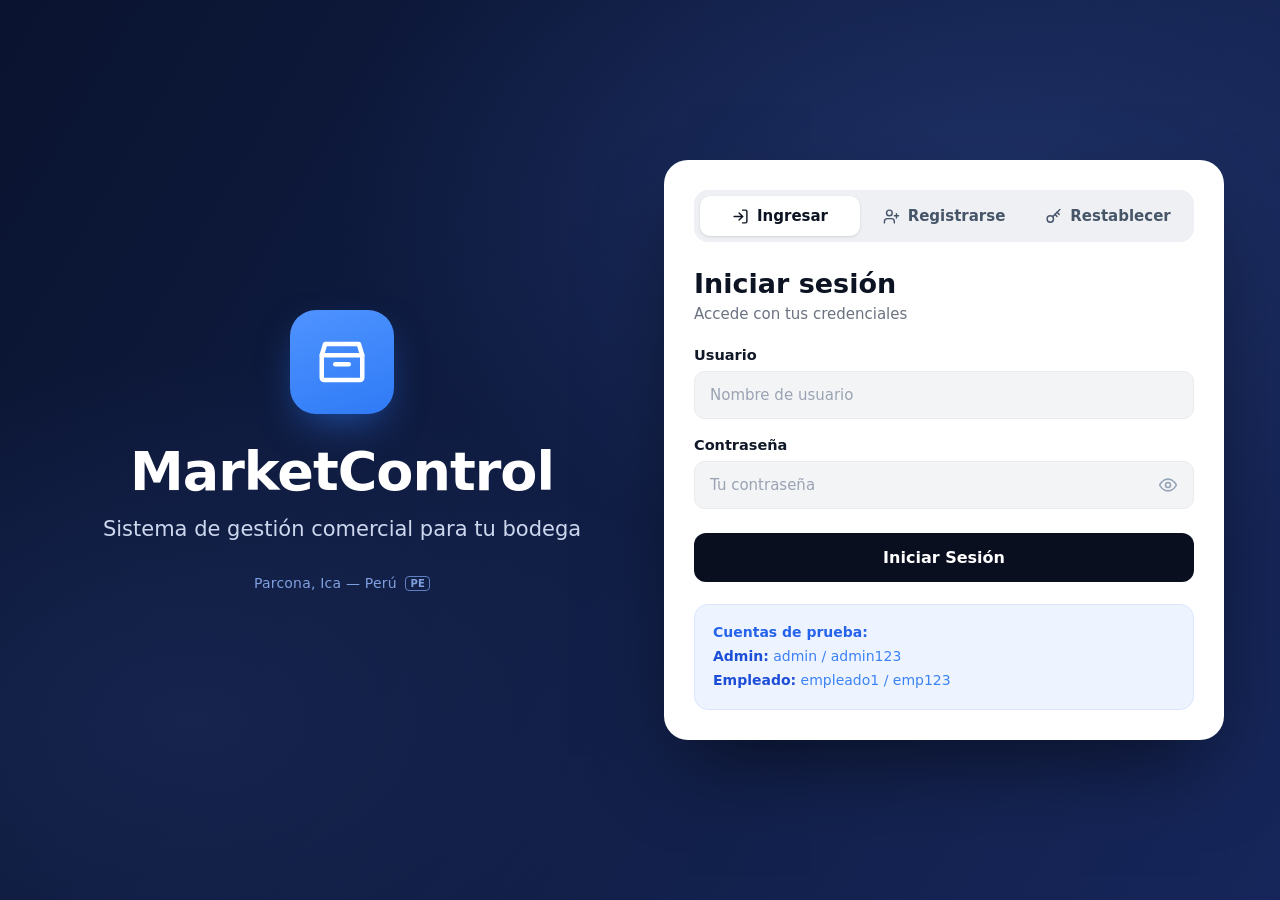
==== PaginaAdmin/index.html @ 1ca0b787 "Pagina Administrador" ====
<!DOCTYPE html>
<html lang="es">

<head>
    <meta charset="UTF-8">
    <meta name="viewport" content="width=device-width, initial-scale=1.0">
    <title>MarketControl — Acceso</title>
    <link rel="stylesheet" href="style.css">
</head>

<body>
    <div class="contenedor-principal">

        <section class="marca">
            <div class="logo">
                <svg viewBox="0 0 24 24" fill="none" stroke-width="2" stroke-linecap="round" stroke-linejoin="round">
                    <path d="M3 9l1.5-5h15L21 9" />
                    <path d="M3 9h18v10a1 1 0 0 1-1 1H4a1 1 0 0 1-1-1V9z" />
                    <path d="M9 13h6" />
                </svg>
            </div>
            <h1>MarketControl</h1>
            <p class="eslogan">Sistema de gestión comercial para tu bodega</p>
            <p class="lugar">Parcona, Ica — Perú <span class="pais">PE</span></p>
        </section>

        <section class="panel">
            <div class="tarjeta">

                <div class="pestanas" role="tablist">
                    <button class="pestana" role="tab" aria-selected="true" data-vista="acceso">
                        <svg viewBox="0 0 24 24" fill="none" stroke="currentColor" stroke-width="2"
                            stroke-linecap="round" stroke-linejoin="round">
                            <path d="M15 3h4a2 2 0 0 1 2 2v14a2 2 0 0 1-2 2h-4" />
                            <path d="M10 17l5-5-5-5" />
                            <path d="M15 12H3" />
                        </svg>
                        <span class="etiqueta">Ingresar</span>
                    </button>
                    <button class="pestana" role="tab" aria-selected="false" data-vista="registro">
                        <svg viewBox="0 0 24 24" fill="none" stroke="currentColor" stroke-width="2"
                            stroke-linecap="round" stroke-linejoin="round">
                            <path d="M16 21v-2a4 4 0 0 0-4-4H6a4 4 0 0 0-4 4v2" />
                            <circle cx="9" cy="7" r="4" />
                            <path d="M19 8v6" />
                            <path d="M22 11h-6" />
                        </svg>
                        <span class="etiqueta">Registrarse</span>
                    </button>
                    <button class="pestana" role="tab" aria-selected="false" data-vista="restablecer">
                        <svg viewBox="0 0 24 24" fill="none" stroke="currentColor" stroke-width="2"
                            stroke-linecap="round" stroke-linejoin="round">
                            <circle cx="7.5" cy="15.5" r="4.5" />
                            <path d="M10.7 12.3 21 2" />
                            <path d="M17 6l3 3" />
                            <path d="M14 9l3 3" />
                        </svg>
                        <span class="etiqueta">Restablecer</span>
                    </button>
                </div>

                <form class="vista activa" id="acceso" novalidate>
                    <h2>Iniciar sesión</h2>
                    <p class="subtitulo">Accede con tus credenciales</p>

                    <div class="campo">
                        <label for="a-usuario">Usuario</label>
                        <div class="control"><input id="a-usuario" type="text" placeholder="Nombre de usuario"
                                autocomplete="username"></div>
                    </div>

                    <div class="campo con-ojo">
                        <label for="a-clave">Contraseña</label>
                        <div class="control">
                            <input id="a-clave" type="password" placeholder="Tu contraseña"
                                autocomplete="current-password">
                            <button type="button" class="ojo" data-alternar="a-clave"
                                aria-label="Mostrar contraseña"></button>
                        </div>
                    </div>

                    <button type="submit" class="boton-enviar">Iniciar Sesión</button>

                    <div class="demostracion">
                        <span class="titulo">Cuentas de prueba:</span><br>
                        <span class="fila"><b>Admin:</b> <span class="credencial">admin / admin123</span></span><br>
                        <span class="fila"><b>Empleado:</b> <span class="credencial">empleado1 / emp123</span></span>
                    </div>

                    <div class="mensaje" id="acceso-msj"></div>
                </form>

                <form class="vista" id="registro" novalidate>
                    <h2>Crear cuenta</h2>
                    <p class="subtitulo">Completa tus datos para registrarte</p>

                    <div class="campo">
                        <label for="r-nombre">Nombre completo</label>
                        <div class="control"><input id="r-nombre" type="text" placeholder="Ej. Ana Torres García"></div>
                    </div>

                    <div class="campo">
                        <label for="r-usuario">Nombre de usuario</label>
                        <div class="control"><input id="r-usuario" type="text" placeholder="Mínimo 4 caracteres"></div>
                    </div>

                    <div class="campo">
                        <label for="r-correo">Correo electrónico <span class="opcional">(opcional)</span></label>
                        <div class="control"><input id="r-correo" type="email" placeholder="correo@ejemplo.com"></div>
                    </div>

                    <div class="campo con-ojo">
                        <label for="r-clave">Contraseña</label>
                        <div class="control">
                            <input id="r-clave" type="password" placeholder="Mínimo 6 caracteres">
                            <button type="button" class="ojo" data-alternar="r-clave"
                                aria-label="Mostrar contraseña"></button>
                        </div>
                    </div>

                    <div class="campo con-ojo">
                        <label for="r-clave2">Confirmar contraseña</label>
                        <div class="control">
                            <input id="r-clave2" type="password" placeholder="Repite tu contraseña">
                            <button type="button" class="ojo" data-alternar="r-clave2"
                                aria-label="Mostrar contraseña"></button>
                        </div>
                    </div>

                    <button type="submit" class="boton-enviar">Crear Cuenta</button>

                    <p class="nota-pie">Las nuevas cuentas se registran como empleados. Un administrador puede cambiar
                        el rol.</p>

                    <div class="mensaje" id="registro-msj"></div>
                </form>

                <form class="vista" id="restablecer" novalidate>
                    <h2>Restablecer contraseña</h2>
                    <p class="subtitulo">Ingresa tu usuario y una nueva contraseña</p>

                    <div class="campo">
                        <label for="x-usuario">Nombre de usuario</label>
                        <div class="control"><input id="x-usuario" type="text" placeholder="Tu nombre de usuario"></div>
                    </div>

                    <div class="campo con-ojo">
                        <label for="x-clave">Nueva contraseña</label>
                        <div class="control">
                            <input id="x-clave" type="password" placeholder="Mínimo 6 caracteres">
                            <button type="button" class="ojo" data-alternar="x-clave"
                                aria-label="Mostrar contraseña"></button>
                        </div>
                    </div>

                    <div class="campo con-ojo">
                        <label for="x-clave2">Confirmar nueva contraseña</label>
                        <div class="control">
                            <input id="x-clave2" type="password" placeholder="Repite la contraseña">
                            <button type="button" class="ojo" data-alternar="x-clave2"
                                aria-label="Mostrar contraseña"></button>
                        </div>
                    </div>

                    <button type="submit" class="boton-enviar">Restablecer Contraseña</button>

                    <div class="mensaje" id="restablecer-msj"></div>
                </form>

            </div>
        </section>
    </div>

    <script src="script.js"></script>
</body>

</html>
---- PaginaAdmin/style.css ----
:root {
    --navy-0: #0a1430;
    --navy-1: #101d44;
    --navy-2: #16265a;
    --blue: #3b82f6;
    --blue-soft: #60a5fa;
    --ink: #0c1322;
    --btn: #0a0f1f;
    --card: #ffffff;
    --muted: #6b7280;
    --label: #111827;
    --line: #e5e7eb;
    --field: #f3f4f6;
    --field-line: #e8eaed;
    --info-bg: #eef4ff;
    --info-line: #dbe6fe;
    --radius: 24px;
}

* {
    box-sizing: border-box;
}

html,
body {
    height: 100%;
}

body {
    margin: 0;
    font-family: "Segoe UI", system-ui, -apple-system, "Helvetica Neue", Arial, sans-serif;
    color: #fff;
    background:
        radial-gradient(1200px 700px at 78% 22%, #1d2f63 0%, rgba(29, 47, 99, 0) 55%),
        radial-gradient(900px 600px at 15% 80%, #16244e 0%, rgba(22, 36, 78, 0) 60%),
        linear-gradient(120deg, var(--navy-0) 0%, var(--navy-1) 48%, var(--navy-2) 100%);
    min-height: 100vh;
    -webkit-font-smoothing: antialiased;
}

.contenedor-principal {
    min-height: 100vh;
    display: grid;
    grid-template-columns: 1fr 1fr;
    align-items: center;
    gap: 24px;
    padding: 40px 56px;
}

.marca {
    max-width: 520px;
    margin: 0 auto;
    text-align: center;
}

.logo {
    width: 104px;
    height: 104px;
    border-radius: 26px;
    margin: 0 auto 26px;
    display: grid;
    place-items: center;
    background: linear-gradient(160deg, #4f93ff 0%, #2f7bf6 100%);
    box-shadow: 0 16px 40px -12px rgba(47, 123, 246, .6);
}

.logo svg {
    width: 54px;
    height: 54px;
    stroke: #fff;
}

.marca h1 {
    margin: 0;
    font-size: 54px;
    font-weight: 800;
    letter-spacing: -1px;
}

.eslogan {
    margin: 14px 0 0;
    font-size: 21px;
    color: #cdd7ee;
    font-weight: 400;
}

.lugar {
    margin: 34px 0 0;
    font-size: 14px;
    color: #7fa0e0;
    letter-spacing: .2px;
}

.pais {
    font-size: 10px;
    font-weight: 700;
    border: 1px solid #5e7fc0;
    border-radius: 4px;
    padding: 1px 4px;
    margin-left: 4px;
    vertical-align: middle;
}

.panel {
    display: flex;
    justify-content: flex-end;
}

.tarjeta {
    width: 100%;
    max-width: 560px;
    background: var(--card);
    color: var(--ink);
    border-radius: var(--radius);
    padding: 30px;
    box-shadow: 0 40px 80px -24px rgba(0, 0, 0, .55);
}

.pestanas {
    display: flex;
    gap: 4px;
    background: #eef0f4;
    border-radius: 14px;
    padding: 6px;
    margin-bottom: 26px;
}

.pestana {
    flex: 1;
    border: 0;
    background: transparent;
    cursor: pointer;
    display: flex;
    align-items: center;
    justify-content: center;
    gap: 8px;
    padding: 11px 10px;
    border-radius: 10px;
    font-size: 15px;
    font-weight: 600;
    color: #475569;
    font-family: inherit;
    transition: background .18s, color .18s, box-shadow .18s;
}

.pestana svg {
    width: 17px;
    height: 17px;
}

.pestana[aria-selected="true"] {
    background: #fff;
    color: #0c1322;
    box-shadow: 0 1px 3px rgba(0, 0, 0, .12);
}

.vista {
    display: none;
    animation: fade .25s ease;
}

.vista.activa {
    display: block;
}

@keyframes fade {
    from {
        opacity: 0;
        transform: translateY(4px);
    }

    to {
        opacity: 1;
        transform: none;
    }
}

.vista h2 {
    margin: 0;
    font-size: 27px;
    font-weight: 800;
    color: #0c1322;
}

.subtitulo {
    margin: 6px 0 24px;
    color: var(--muted);
    font-size: 15px;
}

.campo {
    margin-bottom: 18px;
}

.campo label {
    display: block;
    font-size: 14.5px;
    font-weight: 700;
    color: var(--label);
    margin-bottom: 8px;
}

.opcional {
    font-weight: 500;
    color: #9aa3b2;
}

.control {
    position: relative;
}

.campo input {
    width: 100%;
    border: 1px solid var(--field-line);
    background: var(--field);
    border-radius: 11px;
    padding: 14px 15px;
    font-size: 15px;
    color: #111827;
    font-family: inherit;
    transition: border-color .15s, box-shadow .15s, background .15s;
}

.campo input::placeholder {
    color: #9aa3b2;
}

.campo input:focus {
    outline: none;
    background: #fff;
    border-color: var(--blue);
    box-shadow: 0 0 0 4px rgba(59, 130, 246, .14);
}

.con-ojo input {
    padding-right: 46px;
}

.ojo {
    position: absolute;
    top: 50%;
    right: 12px;
    transform: translateY(-50%);
    background: transparent;
    border: 0;
    cursor: pointer;
    color: #94a3b8;
    padding: 4px;
    display: grid;
    place-items: center;
    border-radius: 6px;
}

.ojo:hover {
    color: #475569;
}

.ojo svg {
    width: 20px;
    height: 20px;
}

.boton-enviar {
    width: 100%;
    margin-top: 6px;
    border: 0;
    cursor: pointer;
    background: var(--btn);
    color: #fff;
    font-size: 16px;
    font-weight: 700;
    font-family: inherit;
    padding: 15px;
    border-radius: 12px;
    transition: transform .06s, background .18s;
}

.boton-enviar:hover {
    background: #11182f;
}

.boton-enviar:active {
    transform: translateY(1px);
}

.demostracion {
    margin-top: 22px;
    background: var(--info-bg);
    border: 1px solid var(--info-line);
    border-radius: 14px;
    padding: 16px 18px;
    font-size: 14px;
    line-height: 1.7;
}

.titulo {
    color: #2563eb;
    font-weight: 700;
}

.fila {
    color: #1d4ed8;
}

.fila b {
    font-weight: 700;
}

.credencial {
    color: #3b82f6;
}

.nota-pie {
    margin-top: 20px;
    text-align: center;
    font-size: 13.5px;
    color: #9aa3b2;
    line-height: 1.55;
}

.mensaje {
    margin-top: 16px;
    border-radius: 11px;
    padding: 12px 14px;
    font-size: 14px;
    font-weight: 600;
    display: none;
}

.mensaje.mostrar {
    display: block;
}

.mensaje.exito {
    background: #ecfdf5;
    color: #047857;
    border: 1px solid #a7f3d0;
}

.mensaje.error {
    background: #fef2f2;
    color: #b91c1c;
    border: 1px solid #fecaca;
}

@media (max-width: 980px) {
    .contenedor-principal {
        grid-template-columns: 1fr;
        padding: 36px 22px;
        gap: 36px;
    }

    .panel {
        justify-content: center;
    }

    .tarjeta {
        max-width: 520px;
    }

    .marca h1 {
        font-size: 42px;
    }
}

@media (max-width: 520px) {
    .contenedor-principal {
        padding: 26px 16px;
    }

    .tarjeta {
        padding: 22px;
    }

    .pestana span.etiqueta {
        display: none;
    }

    .marca h1 {
        font-size: 36px;
    }

    .eslogan {
        font-size: 18px;
    }
}
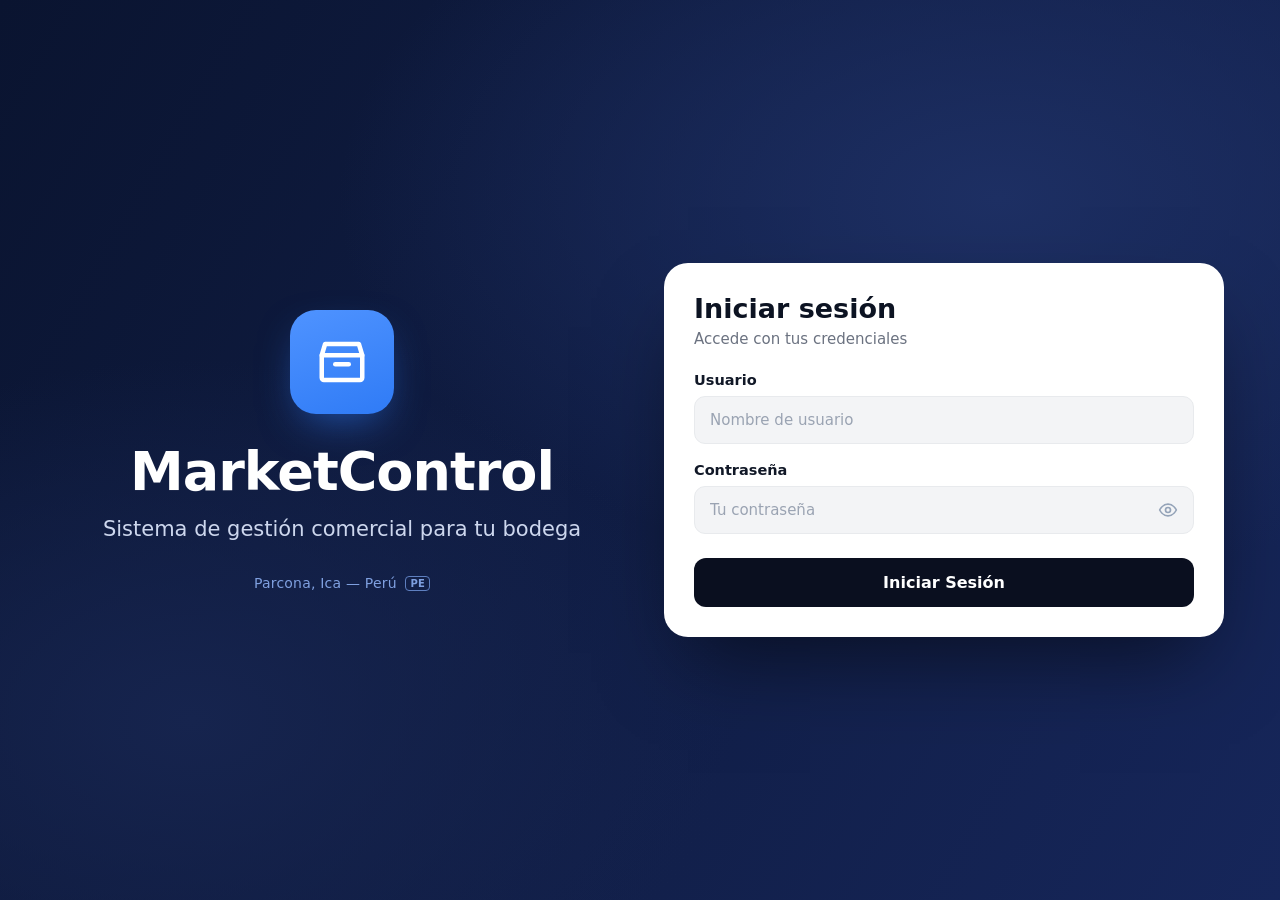
==== commit fa3abce7: "Proyecto listo" ====
--- a/PaginaAdmin/index.html
+++ b/PaginaAdmin/index.html
@@ -27,38 +27,6 @@
         <section class="panel">
             <div class="tarjeta">
 
-                <div class="pestanas" role="tablist">
-                    <button class="pestana" role="tab" aria-selected="true" data-vista="acceso">
-                        <svg viewBox="0 0 24 24" fill="none" stroke="currentColor" stroke-width="2"
-                            stroke-linecap="round" stroke-linejoin="round">
-                            <path d="M15 3h4a2 2 0 0 1 2 2v14a2 2 0 0 1-2 2h-4" />
-                            <path d="M10 17l5-5-5-5" />
-                            <path d="M15 12H3" />
-                        </svg>
-                        <span class="etiqueta">Ingresar</span>
-                    </button>
-                    <button class="pestana" role="tab" aria-selected="false" data-vista="registro">
-                        <svg viewBox="0 0 24 24" fill="none" stroke="currentColor" stroke-width="2"
-                            stroke-linecap="round" stroke-linejoin="round">
-                            <path d="M16 21v-2a4 4 0 0 0-4-4H6a4 4 0 0 0-4 4v2" />
-                            <circle cx="9" cy="7" r="4" />
-                            <path d="M19 8v6" />
-                            <path d="M22 11h-6" />
-                        </svg>
-                        <span class="etiqueta">Registrarse</span>
-                    </button>
-                    <button class="pestana" role="tab" aria-selected="false" data-vista="restablecer">
-                        <svg viewBox="0 0 24 24" fill="none" stroke="currentColor" stroke-width="2"
-                            stroke-linecap="round" stroke-linejoin="round">
-                            <circle cx="7.5" cy="15.5" r="4.5" />
-                            <path d="M10.7 12.3 21 2" />
-                            <path d="M17 6l3 3" />
-                            <path d="M14 9l3 3" />
-                        </svg>
-                        <span class="etiqueta">Restablecer</span>
-                    </button>
-                </div>
-
                 <form class="vista activa" id="acceso" novalidate>
                     <h2>Iniciar sesión</h2>
                     <p class="subtitulo">Accede con tus credenciales</p>
@@ -81,90 +49,7 @@
 
                     <button type="submit" class="boton-enviar">Iniciar Sesión</button>
 
-                    <div class="demostracion">
-                        <span class="titulo">Cuentas de prueba:</span><br>
-                        <span class="fila"><b>Admin:</b> <span class="credencial">admin / admin123</span></span><br>
-                        <span class="fila"><b>Empleado:</b> <span class="credencial">empleado1 / emp123</span></span>
-                    </div>
-
                     <div class="mensaje" id="acceso-msj"></div>
-                </form>
-
-                <form class="vista" id="registro" novalidate>
-                    <h2>Crear cuenta</h2>
-                    <p class="subtitulo">Completa tus datos para registrarte</p>
-
-                    <div class="campo">
-                        <label for="r-nombre">Nombre completo</label>
-                        <div class="control"><input id="r-nombre" type="text" placeholder="Ej. Ana Torres García"></div>
-                    </div>
-
-                    <div class="campo">
-                        <label for="r-usuario">Nombre de usuario</label>
-                        <div class="control"><input id="r-usuario" type="text" placeholder="Mínimo 4 caracteres"></div>
-                    </div>
-
-                    <div class="campo">
-                        <label for="r-correo">Correo electrónico <span class="opcional">(opcional)</span></label>
-                        <div class="control"><input id="r-correo" type="email" placeholder="correo@ejemplo.com"></div>
-                    </div>
-
-                    <div class="campo con-ojo">
-                        <label for="r-clave">Contraseña</label>
-                        <div class="control">
-                            <input id="r-clave" type="password" placeholder="Mínimo 6 caracteres">
-                            <button type="button" class="ojo" data-alternar="r-clave"
-                                aria-label="Mostrar contraseña"></button>
-                        </div>
-                    </div>
-
-                    <div class="campo con-ojo">
-                        <label for="r-clave2">Confirmar contraseña</label>
-                        <div class="control">
-                            <input id="r-clave2" type="password" placeholder="Repite tu contraseña">
-                            <button type="button" class="ojo" data-alternar="r-clave2"
-                                aria-label="Mostrar contraseña"></button>
-                        </div>
-                    </div>
-
-                    <button type="submit" class="boton-enviar">Crear Cuenta</button>
-
-                    <p class="nota-pie">Las nuevas cuentas se registran como empleados. Un administrador puede cambiar
-                        el rol.</p>
-
-                    <div class="mensaje" id="registro-msj"></div>
-                </form>
-
-                <form class="vista" id="restablecer" novalidate>
-                    <h2>Restablecer contraseña</h2>
-                    <p class="subtitulo">Ingresa tu usuario y una nueva contraseña</p>
-
-                    <div class="campo">
-                        <label for="x-usuario">Nombre de usuario</label>
-                        <div class="control"><input id="x-usuario" type="text" placeholder="Tu nombre de usuario"></div>
-                    </div>
-
-                    <div class="campo con-ojo">
-                        <label for="x-clave">Nueva contraseña</label>
-                        <div class="control">
-                            <input id="x-clave" type="password" placeholder="Mínimo 6 caracteres">
-                            <button type="button" class="ojo" data-alternar="x-clave"
-                                aria-label="Mostrar contraseña"></button>
-                        </div>
-                    </div>
-
-                    <div class="campo con-ojo">
-                        <label for="x-clave2">Confirmar nueva contraseña</label>
-                        <div class="control">
-                            <input id="x-clave2" type="password" placeholder="Repite la contraseña">
-                            <button type="button" class="ojo" data-alternar="x-clave2"
-                                aria-label="Mostrar contraseña"></button>
-                        </div>
-                    </div>
-
-                    <button type="submit" class="boton-enviar">Restablecer Contraseña</button>
-
-                    <div class="mensaje" id="restablecer-msj"></div>
                 </form>
 
             </div>
--- a/PaginaAdmin/style.css
+++ b/PaginaAdmin/style.css
@@ -343,6 +343,26 @@
     border: 1px solid #fecaca;
 }
 
+.campo select {
+    width: 100%;
+    border: 1px solid var(--field-line);
+    background: var(--field);
+    border-radius: 11px;
+    padding: 14px 15px;
+    font-size: 15px;
+    color: #111827;
+    font-family: inherit;
+    cursor: pointer;
+    transition: border-color .15s, box-shadow .15s, background .15s;
+}
+
+.campo select:focus {
+    outline: none;
+    background: #fff;
+    border-color: var(--blue);
+    box-shadow: 0 0 0 4px rgba(59, 130, 246, .14);
+}
+
 @media (max-width: 980px) {
     .contenedor-principal {
         grid-template-columns: 1fr;
